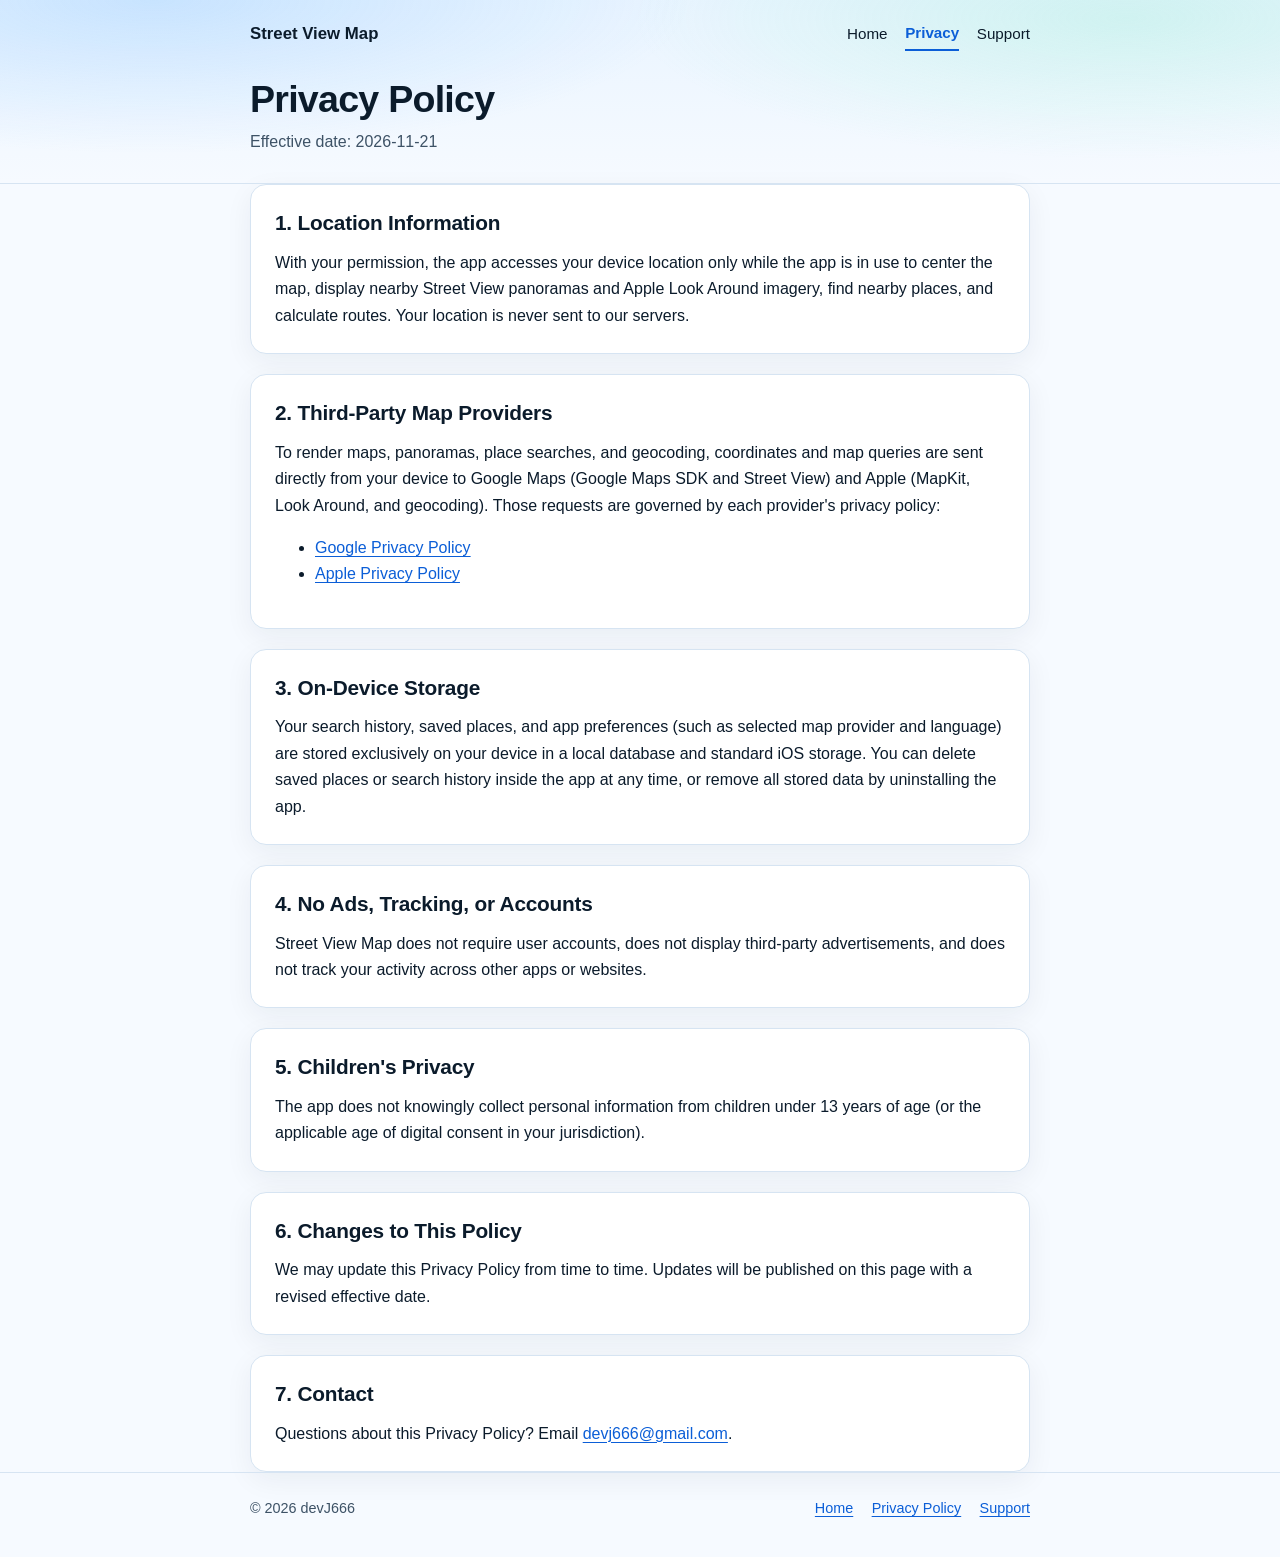
==== privacy/index.html @ 0cdc11fd "feat: add Street View Map privacy and support pages" ====
<!DOCTYPE html>
<html lang="en">
<head>
  <meta charset="utf-8">
  <meta name="viewport" content="width=device-width, initial-scale=1">
  <title>Privacy Policy — Street View Map</title>
  <meta name="description" content="Privacy Policy for Street View Map on iOS.">
  <link rel="stylesheet" href="../styles.css">
</head>
<body>
  <a class="skip-link" href="#main">Skip to content</a>
  <header class="site-header">
    <div class="container">
      <nav class="nav-bar" aria-label="Primary navigation">
        <a class="brand" href="../"><span>Street View Map</span></a>
        <div class="nav-links">
          <a href="../">Home</a>
          <a href="../privacy/" aria-current="page">Privacy</a>
          <a href="../support/">Support</a>
        </div>
      </nav>
      <div class="page-title">
        <h1>Privacy Policy</h1>
        <p>Effective date: 2026-11-21</p>
      </div>
    </div>
  </header>
  <main id="main" class="container">
    <section class="card">
      <h2>1. Location Information</h2>
      <p>With your permission, the app accesses your device location only while the app is in use to center the map, display nearby Street View panoramas and Apple Look Around imagery, find nearby places, and calculate routes. Your location is never sent to our servers.</p>
    </section>
    <section class="card">
      <h2>2. Third-Party Map Providers</h2>
      <p>To render maps, panoramas, place searches, and geocoding, coordinates and map queries are sent directly from your device to Google Maps (Google Maps SDK and Street View) and Apple (MapKit, Look Around, and geocoding). Those requests are governed by each provider's privacy policy:</p><ul><li><a href="https://policies.google.com/privacy">Google Privacy Policy</a></li><li><a href="https://www.apple.com/legal/privacy/">Apple Privacy Policy</a></li></ul>
    </section>
    <section class="card">
      <h2>3. On-Device Storage</h2>
      <p>Your search history, saved places, and app preferences (such as selected map provider and language) are stored exclusively on your device in a local database and standard iOS storage. You can delete saved places or search history inside the app at any time, or remove all stored data by uninstalling the app.</p>
    </section>
    <section class="card">
      <h2>4. No Ads, Tracking, or Accounts</h2>
      <p>Street View Map does not require user accounts, does not display third-party advertisements, and does not track your activity across other apps or websites.</p>
    </section>
    <section class="card">
      <h2>5. Children's Privacy</h2>
      <p>The app does not knowingly collect personal information from children under 13 years of age (or the applicable age of digital consent in your jurisdiction).</p>
    </section>
    <section class="card">
      <h2>6. Changes to This Policy</h2>
      <p>We may update this Privacy Policy from time to time. Updates will be published on this page with a revised effective date.</p>
    </section>
    <section class="card">
      <h2>7. Contact</h2>
      <p>Questions about this Privacy Policy? Email <a href="mailto:devj666@gmail.com">devj666@gmail.com</a>.</p>
    </section>
  </main>
  <footer class="site-footer">
    <div class="container footer-inner">
      <span>&copy; 2026 devJ666</span>
      <div class="footer-links">
        <a href="../">Home</a>
        <a href="../privacy/">Privacy Policy</a>
        <a href="../support/">Support</a>
      </div>
    </div>
  </footer>
</body>
</html>
---- styles.css ----
:root {
  --bg: #f6faff;
  --surface: #ffffff;
  --surface-alt: #eef6ff;
  --ink: #0b1b2b;
  --muted: #3d5266;
  --border: #d6e4f2;
  --sky: #5daeff;
  --sky-light: #8ccbff;
  --mint: #7bebc4;
  --green: #1fb383;
  --link: #0b5ed7;
  --accent-text: #0a6e4d;
  --accent-bg: #e7faf3;
  --shadow: 0 8px 28px rgba(11, 27, 43, 0.06);
  --radius: 16px;
}

@media (prefers-color-scheme: dark) {
  :root {
    --bg: #07111c;
    --surface: #0e1c2b;
    --surface-alt: #132538;
    --ink: #edf4fc;
    --muted: #a8c0d6;
    --border: #1e344b;
    --link: #8ccbff;
    --accent-text: #7bebc4;
    --accent-bg: rgba(31, 179, 131, 0.14);
    --shadow: 0 10px 30px rgba(0, 0, 0, 0.35);
  }
}

*, *::before, *::after { box-sizing: border-box; }
html { color-scheme: light dark; scroll-behavior: smooth; }

body {
  margin: 0;
  font-family: -apple-system, BlinkMacSystemFont, "SF Pro Text", "Segoe UI", Roboto, Helvetica, Arial, sans-serif;
  font-size: 1rem;
  line-height: 1.65;
  color: var(--ink);
  background: var(--bg);
  -webkit-font-smoothing: antialiased;
}

.skip-link {
  position: absolute;
  left: -9999px;
  top: 0;
  background: var(--ink);
  color: var(--bg);
  padding: 0.6rem 1rem;
  border-radius: 0 0 8px 0;
  font-weight: 600;
  z-index: 100;
}
.skip-link:focus { left: 0; }

a { color: var(--link); text-underline-offset: 0.18em; }
a:hover { opacity: 0.85; }
:focus-visible { outline: 3px solid var(--sky); outline-offset: 2px; border-radius: 4px; }

.container { width: 100%; max-width: 820px; margin: 0 auto; padding: 0 1.25rem; }

.site-header {
  position: relative;
  overflow: hidden;
  border-bottom: 1px solid var(--border);
  background:
    radial-gradient(60% 120% at 12% 0%, rgba(93, 174, 255, 0.24), transparent 70%),
    radial-gradient(55% 110% at 88% 10%, rgba(123, 235, 196, 0.24), transparent 70%),
    linear-gradient(180deg, rgba(140, 203, 255, 0.12) 0%, transparent 100%);
  padding: 1rem 0 1.75rem;
}

.nav-bar {
  display: flex;
  flex-wrap: wrap;
  align-items: center;
  justify-content: space-between;
  gap: 0.75rem 1.25rem;
}

.brand {
  display: inline-flex;
  align-items: center;
  gap: 0.65rem;
  color: var(--ink);
  text-decoration: none;
  font-weight: 700;
  font-size: 1.05rem;
}

.brand-icon { width: 34px; height: 34px; border-radius: 22.5%; display: block; }
.nav-links { display: flex; flex-wrap: wrap; align-items: center; gap: 0.5rem 1.1rem; font-size: 0.95rem; }
.nav-links a { color: var(--ink); text-decoration: none; font-weight: 500; padding: 0.25rem 0; }
.nav-links a[aria-current="page"] { color: var(--link); font-weight: 700; border-bottom: 2px solid var(--link); }
.lang-pill {
  padding: 0.25rem 0.65rem;
  border: 1px solid var(--border);
  border-radius: 999px;
  background: var(--surface);
  font-size: 0.85rem;
  font-weight: 600;
  color: var(--ink);
  text-decoration: none;
}

.hero { padding-top: 2rem; display: flex; flex-direction: column; align-items: flex-start; gap: 1rem; }
.hero-top { display: flex; align-items: center; gap: 1.15rem; }
.hero-icon { width: 76px; height: 76px; border-radius: 22.5%; box-shadow: var(--shadow); flex-shrink: 0; }
.hero h1, .page-title h1 { margin: 0; font-size: clamp(1.75rem, 4vw, 2.35rem); line-height: 1.2; letter-spacing: -0.02em; }
.tagline { margin: 0.25rem 0 0; font-size: 1.1rem; color: var(--muted); font-weight: 500; }
.page-title { padding-top: 1.6rem; }
.page-title p { margin: 0.45rem 0 0; color: var(--muted); }

.badge {
  display: inline-block;
  padding: 0.35rem 0.85rem;
  border-radius: 999px;
  background: var(--accent-bg);
  color: var(--accent-text);
  font-weight: 600;
  font-size: 0.9rem;
  border: 1px solid rgba(31, 179, 131, 0.28);
}

main { padding: 2rem 0 3rem; }
.card {
  background: var(--surface);
  border: 1px solid var(--border);
  border-radius: var(--radius);
  padding: 1.5rem;
  box-shadow: var(--shadow);
}
.card + .card { margin-top: 1.25rem; }

h2 { margin: 0 0 0.85rem; font-size: 1.3rem; line-height: 1.3; letter-spacing: -0.01em; }
h3 { margin: 1.35rem 0 0.45rem; font-size: 1.08rem; }
p { margin: 0 0 0.9rem; }
p:last-child { margin-bottom: 0; }

.feature-list { list-style: none; padding: 0; margin: 0; display: grid; gap: 0.85rem; }
.feature-list li {
  padding: 0.95rem 1.05rem;
  border-radius: 12px;
  background: var(--surface-alt);
  border: 1px solid var(--border);
}
.feature-list strong { display: block; margin-bottom: 0.2rem; color: var(--ink); }
.feature-list span { color: var(--muted); font-size: 0.96rem; }

.policy-list { padding-left: 1.25rem; margin: 0.5rem 0 1rem; }
.policy-list li + li { margin-top: 0.55rem; }

.faq-list { display: grid; gap: 0.9rem; }
.faq-item {
  border: 1px solid var(--border);
  border-radius: 12px;
  padding: 1rem 1.15rem;
  background: var(--surface);
}
.faq-item h3 { margin: 0 0 0.45rem; font-size: 1.05rem; color: var(--ink); }
.faq-item p { color: var(--muted); margin: 0; }

.actions { display: flex; flex-wrap: wrap; gap: 0.75rem; margin-top: 1.25rem; }
.btn {
  display: inline-block;
  padding: 0.65rem 1.15rem;
  border-radius: 10px;
  font-weight: 600;
  text-decoration: none;
  border: 1px solid var(--border);
  background: var(--surface);
  color: var(--ink);
}
.btn-primary {
  background: linear-gradient(135deg, #0a68d8 0%, #0f8a63 100%);
  color: #ffffff;
  border-color: transparent;
}

.site-footer {
  border-top: 1px solid var(--border);
  padding: 1.5rem 0 2.25rem;
  color: var(--muted);
  font-size: 0.9rem;
}
.footer-inner { display: flex; flex-wrap: wrap; justify-content: space-between; gap: 0.75rem 1.5rem; }
.footer-links { display: flex; flex-wrap: wrap; gap: 0.5rem 1.15rem; }

@media (max-width: 560px) {
  .hero-icon { width: 62px; height: 62px; }
  .card { padding: 1.15rem; }
}
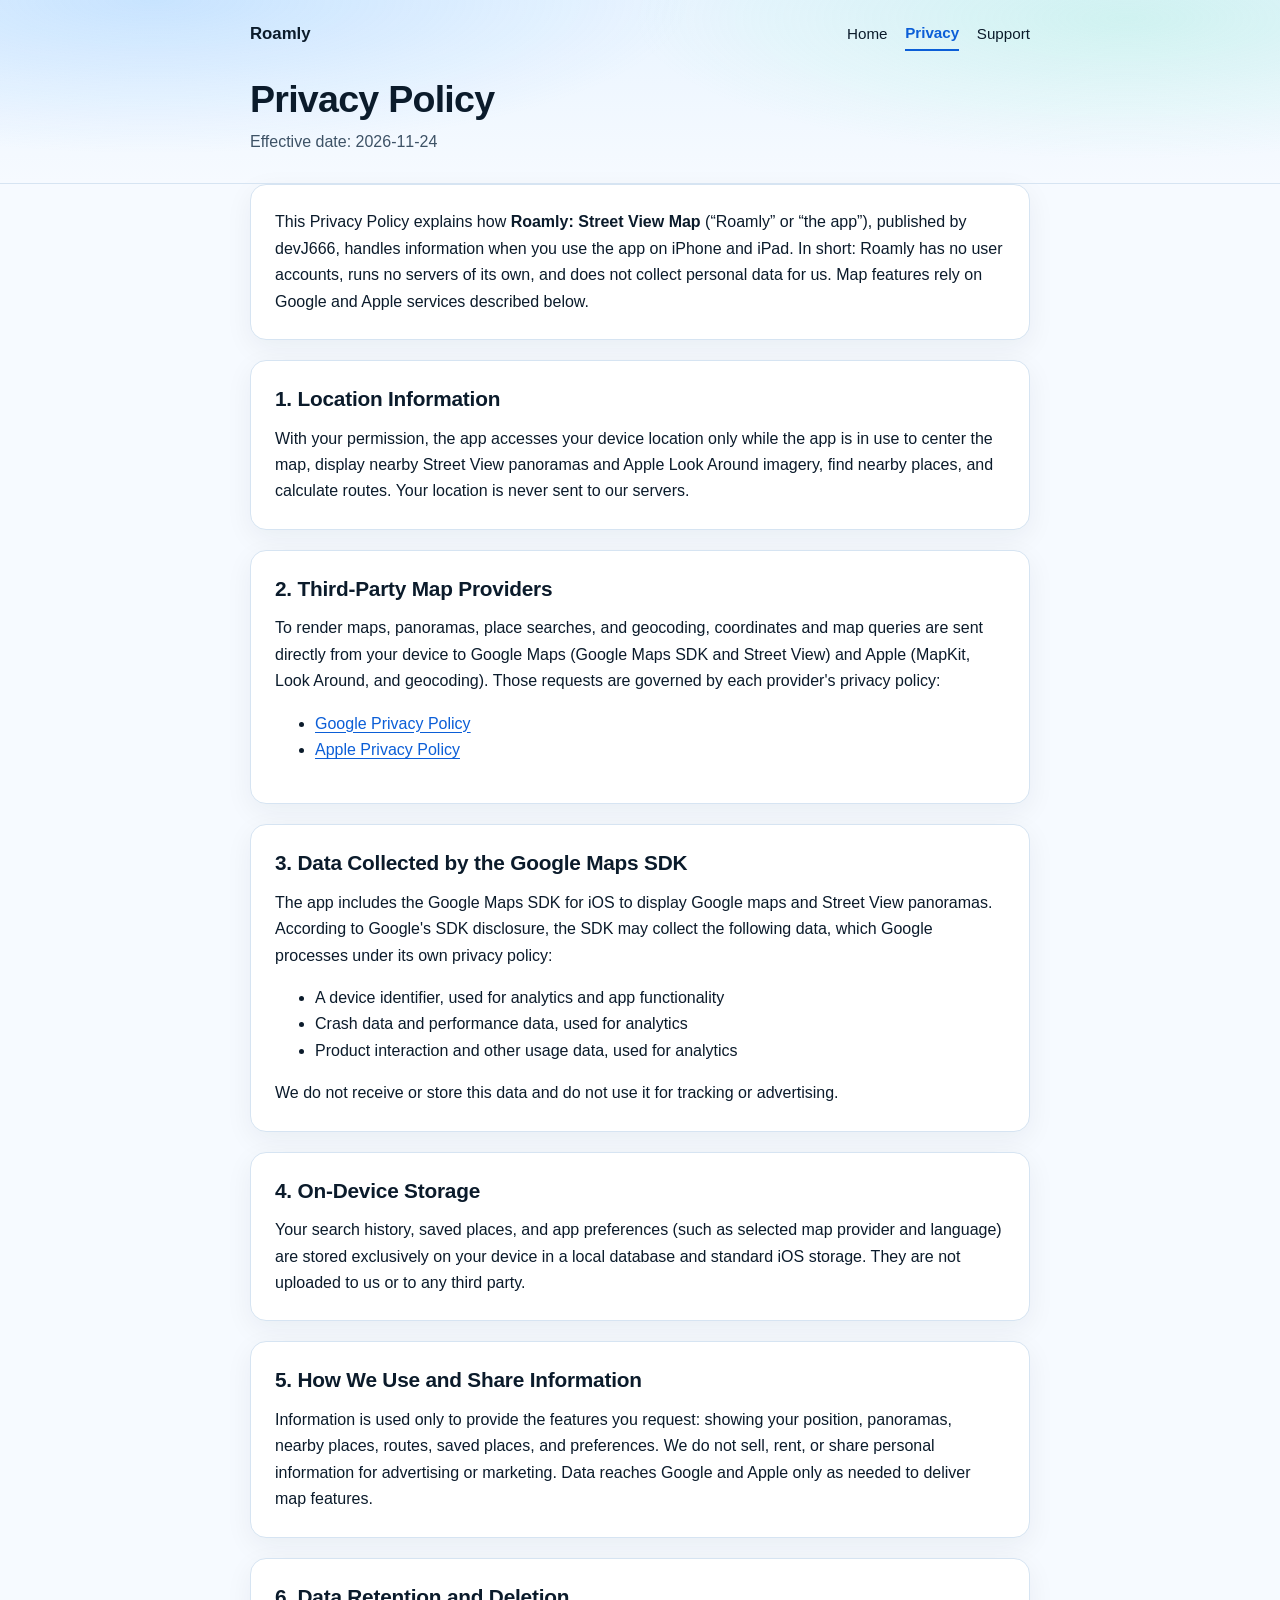
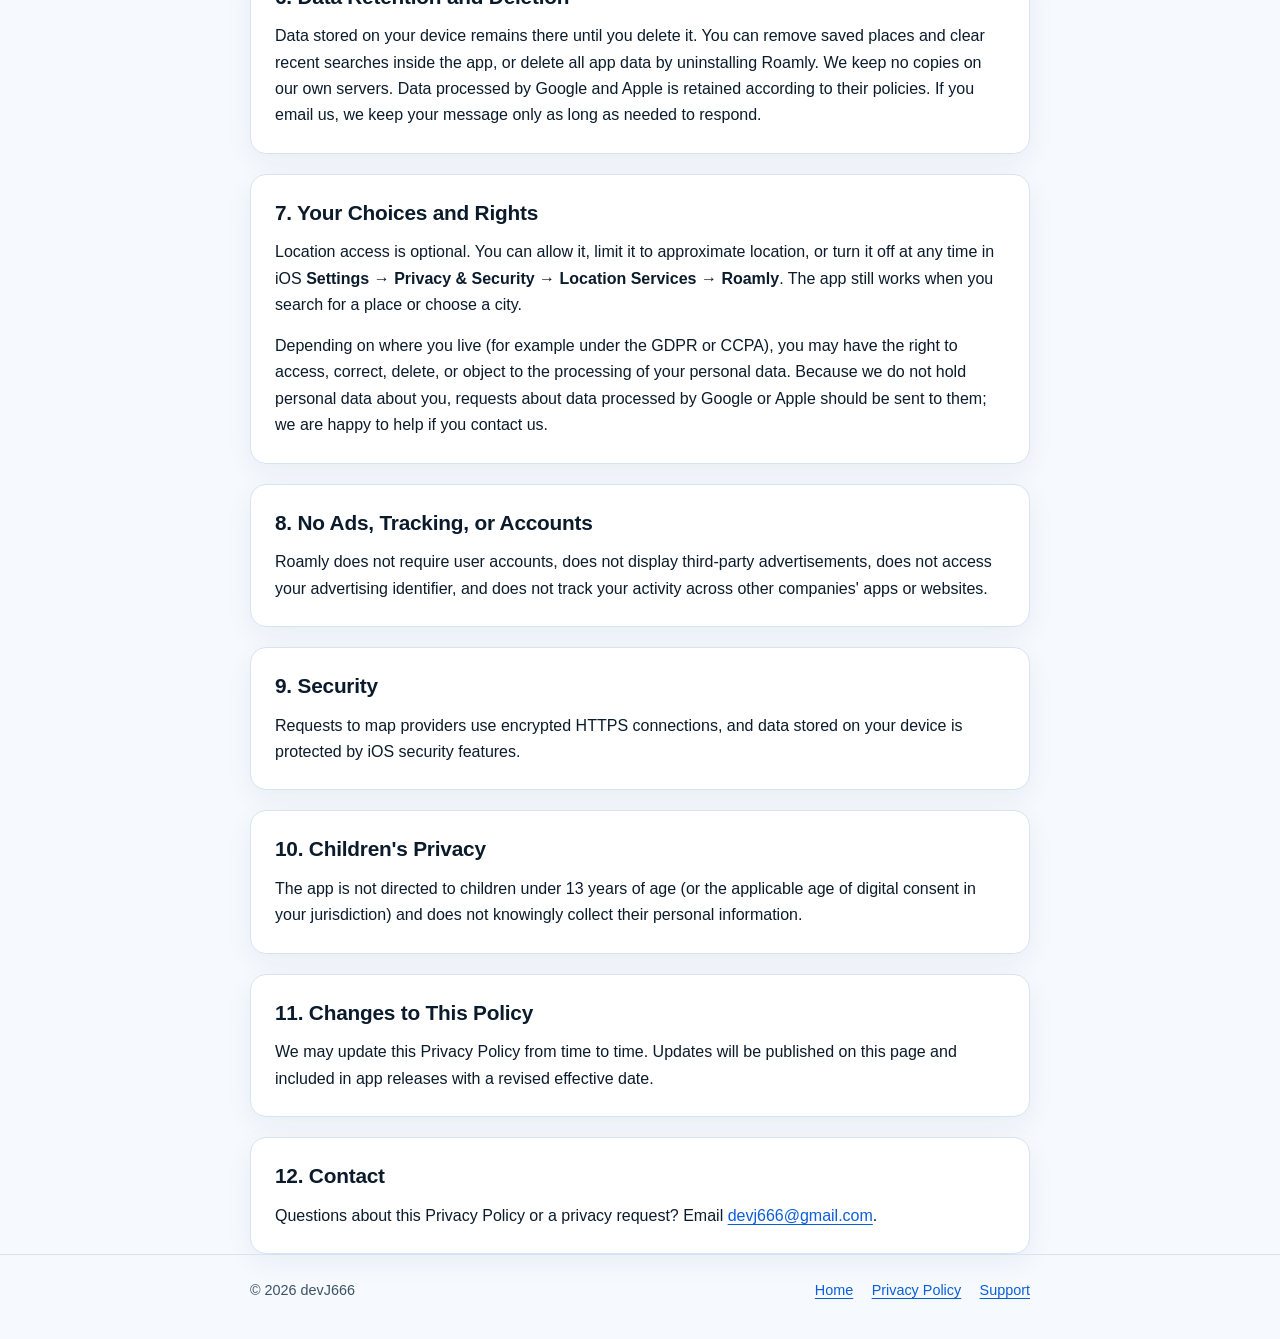
==== commit d979ce13: "docs: update landing page, privacy policy, and support info" ====
--- a/privacy/index.html
+++ b/privacy/index.html
@@ -3,8 +3,8 @@
 <head>
   <meta charset="utf-8">
   <meta name="viewport" content="width=device-width, initial-scale=1">
-  <title>Privacy Policy — Street View Map</title>
-  <meta name="description" content="Privacy Policy for Street View Map on iOS.">
+  <title>Privacy Policy — Roamly</title>
+  <meta name="description" content="Privacy Policy for Roamly on iOS.">
   <link rel="stylesheet" href="../styles.css">
 </head>
 <body>
@@ -12,7 +12,7 @@
   <header class="site-header">
     <div class="container">
       <nav class="nav-bar" aria-label="Primary navigation">
-        <a class="brand" href="../"><span>Street View Map</span></a>
+        <a class="brand" href="../"><span>Roamly</span></a>
         <div class="nav-links">
           <a href="../">Home</a>
           <a href="../privacy/" aria-current="page">Privacy</a>
@@ -21,11 +21,14 @@
       </nav>
       <div class="page-title">
         <h1>Privacy Policy</h1>
-        <p>Effective date: 2026-11-21</p>
+        <p>Effective date: 2026-11-24</p>
       </div>
     </div>
   </header>
   <main id="main" class="container">
+    <section class="card">
+      <p>This Privacy Policy explains how <strong>Roamly: Street View Map</strong> (&ldquo;Roamly&rdquo; or &ldquo;the app&rdquo;), published by devJ666, handles information when you use the app on iPhone and iPad. In short: Roamly has no user accounts, runs no servers of its own, and does not collect personal data for us. Map features rely on Google and Apple services described below.</p>
+    </section>
     <section class="card">
       <h2>1. Location Information</h2>
       <p>With your permission, the app accesses your device location only while the app is in use to center the map, display nearby Street View panoramas and Apple Look Around imagery, find nearby places, and calculate routes. Your location is never sent to our servers.</p>
@@ -35,24 +38,44 @@
       <p>To render maps, panoramas, place searches, and geocoding, coordinates and map queries are sent directly from your device to Google Maps (Google Maps SDK and Street View) and Apple (MapKit, Look Around, and geocoding). Those requests are governed by each provider's privacy policy:</p><ul><li><a href="https://policies.google.com/privacy">Google Privacy Policy</a></li><li><a href="https://www.apple.com/legal/privacy/">Apple Privacy Policy</a></li></ul>
     </section>
     <section class="card">
-      <h2>3. On-Device Storage</h2>
-      <p>Your search history, saved places, and app preferences (such as selected map provider and language) are stored exclusively on your device in a local database and standard iOS storage. You can delete saved places or search history inside the app at any time, or remove all stored data by uninstalling the app.</p>
+      <h2>3. Data Collected by the Google Maps SDK</h2>
+      <p>The app includes the Google Maps SDK for iOS to display Google maps and Street View panoramas. According to Google's SDK disclosure, the SDK may collect the following data, which Google processes under its own privacy policy:</p><ul><li>A device identifier, used for analytics and app functionality</li><li>Crash data and performance data, used for analytics</li><li>Product interaction and other usage data, used for analytics</li></ul><p>We do not receive or store this data and do not use it for tracking or advertising.</p>
     </section>
     <section class="card">
-      <h2>4. No Ads, Tracking, or Accounts</h2>
-      <p>Street View Map does not require user accounts, does not display third-party advertisements, and does not track your activity across other apps or websites.</p>
+      <h2>4. On-Device Storage</h2>
+      <p>Your search history, saved places, and app preferences (such as selected map provider and language) are stored exclusively on your device in a local database and standard iOS storage. They are not uploaded to us or to any third party.</p>
     </section>
     <section class="card">
-      <h2>5. Children's Privacy</h2>
-      <p>The app does not knowingly collect personal information from children under 13 years of age (or the applicable age of digital consent in your jurisdiction).</p>
+      <h2>5. How We Use and Share Information</h2>
+      <p>Information is used only to provide the features you request: showing your position, panoramas, nearby places, routes, saved places, and preferences. We do not sell, rent, or share personal information for advertising or marketing. Data reaches Google and Apple only as needed to deliver map features.</p>
     </section>
     <section class="card">
-      <h2>6. Changes to This Policy</h2>
-      <p>We may update this Privacy Policy from time to time. Updates will be published on this page with a revised effective date.</p>
+      <h2>6. Data Retention and Deletion</h2>
+      <p>Data stored on your device remains there until you delete it. You can remove saved places and clear recent searches inside the app, or delete all app data by uninstalling Roamly. We keep no copies on our own servers. Data processed by Google and Apple is retained according to their policies. If you email us, we keep your message only as long as needed to respond.</p>
     </section>
     <section class="card">
-      <h2>7. Contact</h2>
-      <p>Questions about this Privacy Policy? Email <a href="mailto:devj666@gmail.com">devj666@gmail.com</a>.</p>
+      <h2>7. Your Choices and Rights</h2>
+      <p>Location access is optional. You can allow it, limit it to approximate location, or turn it off at any time in iOS <strong>Settings &rarr; Privacy &amp; Security &rarr; Location Services &rarr; Roamly</strong>. The app still works when you search for a place or choose a city.</p><p>Depending on where you live (for example under the GDPR or CCPA), you may have the right to access, correct, delete, or object to the processing of your personal data. Because we do not hold personal data about you, requests about data processed by Google or Apple should be sent to them; we are happy to help if you contact us.</p>
+    </section>
+    <section class="card">
+      <h2>8. No Ads, Tracking, or Accounts</h2>
+      <p>Roamly does not require user accounts, does not display third-party advertisements, does not access your advertising identifier, and does not track your activity across other companies' apps or websites.</p>
+    </section>
+    <section class="card">
+      <h2>9. Security</h2>
+      <p>Requests to map providers use encrypted HTTPS connections, and data stored on your device is protected by iOS security features.</p>
+    </section>
+    <section class="card">
+      <h2>10. Children's Privacy</h2>
+      <p>The app is not directed to children under 13 years of age (or the applicable age of digital consent in your jurisdiction) and does not knowingly collect their personal information.</p>
+    </section>
+    <section class="card">
+      <h2>11. Changes to This Policy</h2>
+      <p>We may update this Privacy Policy from time to time. Updates will be published on this page and included in app releases with a revised effective date.</p>
+    </section>
+    <section class="card">
+      <h2>12. Contact</h2>
+      <p>Questions about this Privacy Policy or a privacy request? Email <a href="mailto:devj666@gmail.com">devj666@gmail.com</a>.</p>
     </section>
   </main>
   <footer class="site-footer">
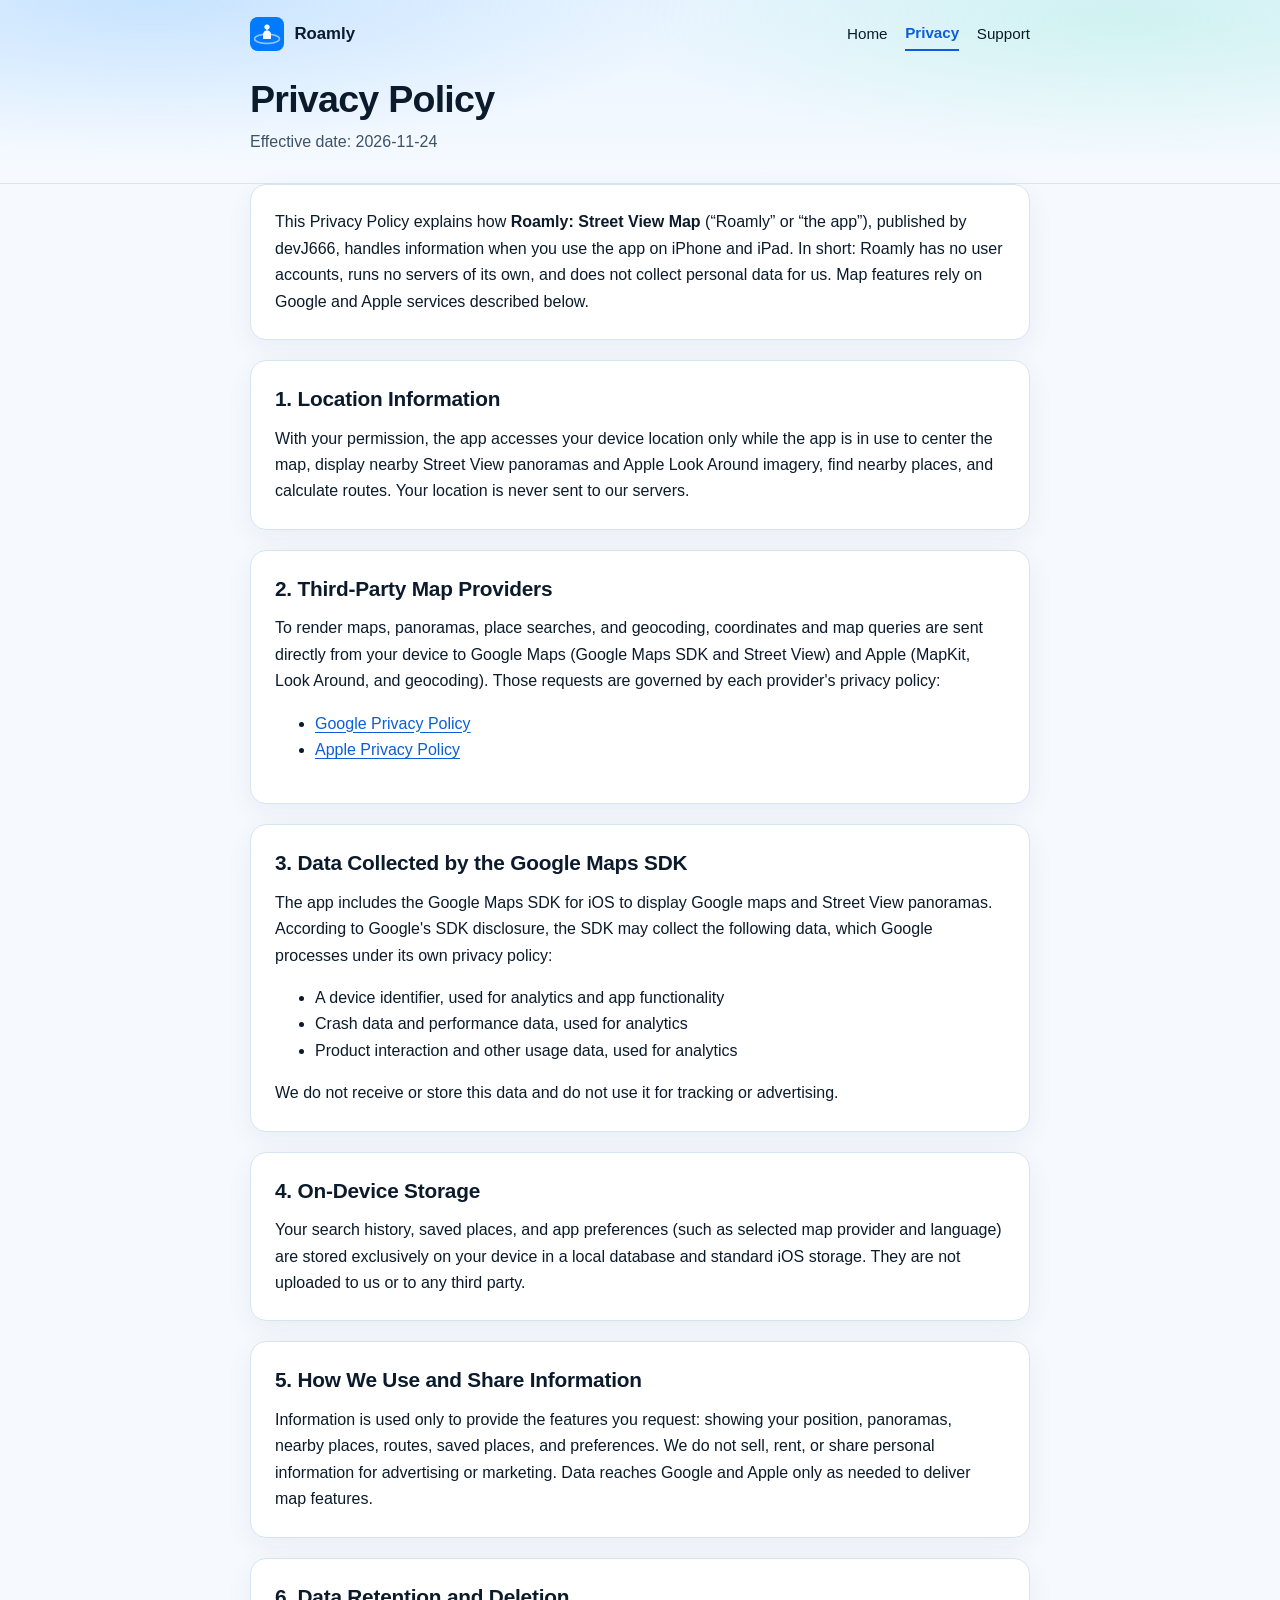
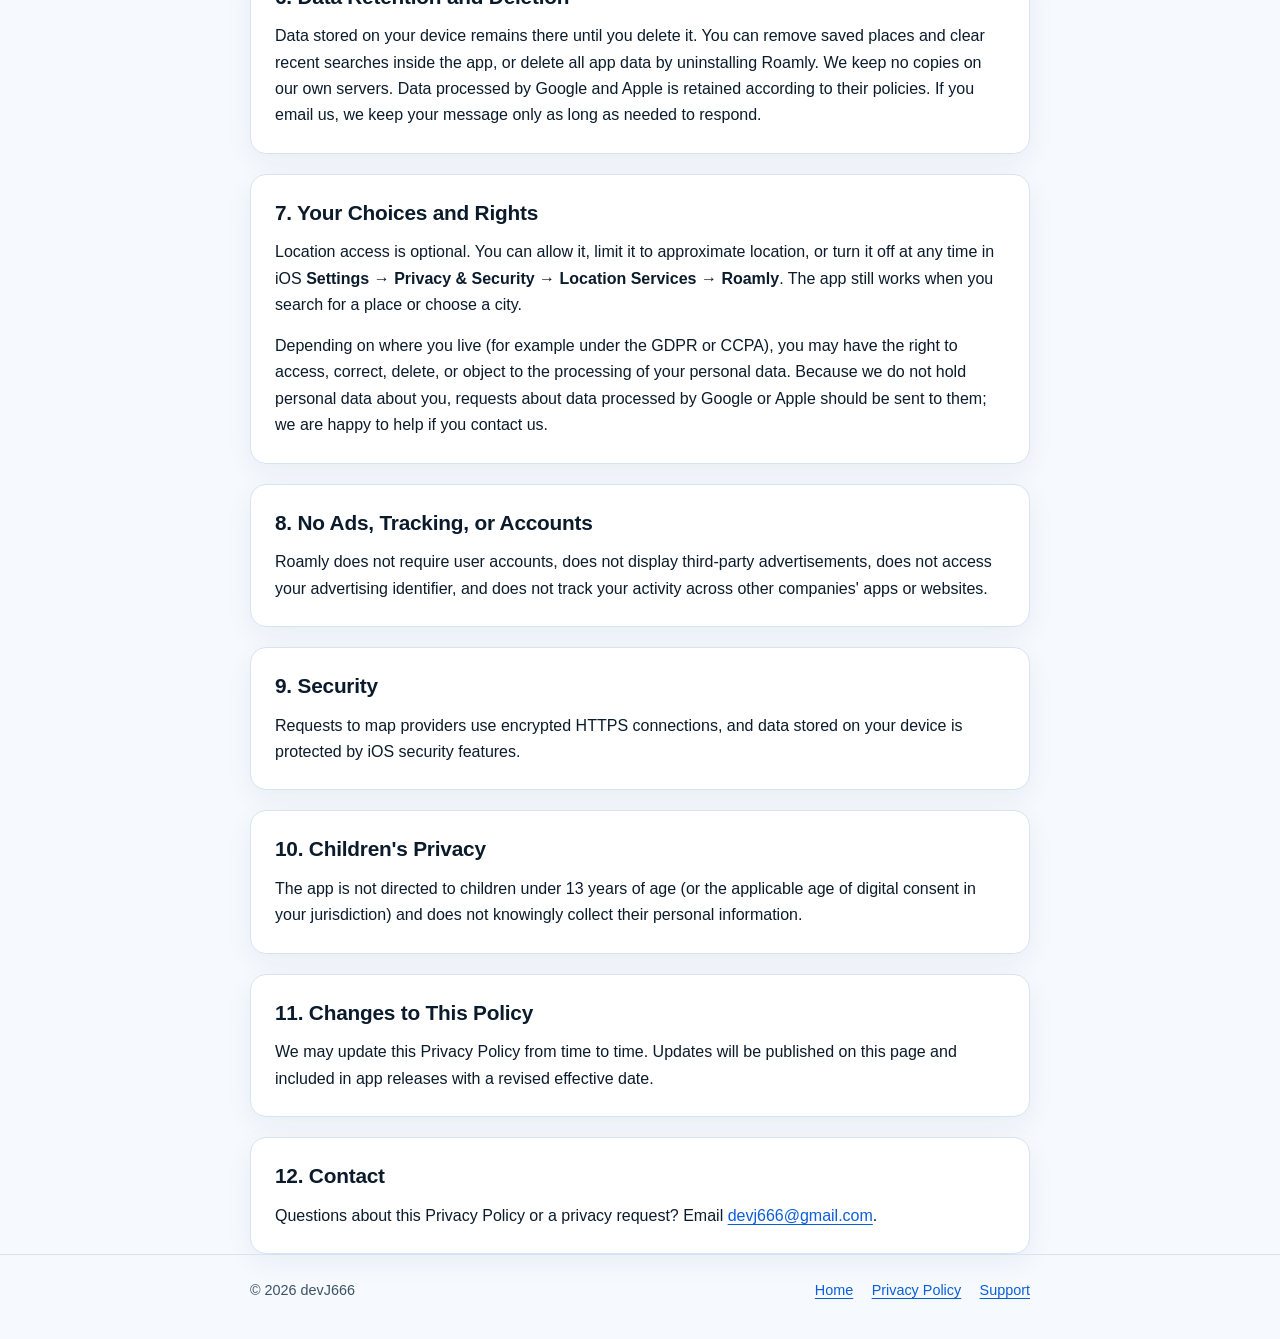
==== commit e5f5c169: "feat: add app icon favicon, touch icon and og:image Co-Authored-By: Claude Sonnet 5.5 <noreply@anthr" ====
--- a/privacy/index.html
+++ b/privacy/index.html
@@ -5,6 +5,10 @@
   <meta name="viewport" content="width=device-width, initial-scale=1">
   <title>Privacy Policy — Roamly</title>
   <meta name="description" content="Privacy Policy for Roamly on iOS.">
+  <link rel="icon" type="image/png" sizes="64x64" href="../assets/favicon-64.png">
+  <link rel="apple-touch-icon" href="../assets/apple-touch-icon.png">
+  <meta name="theme-color" content="#007AFF">
+  <meta property="og:image" content="https://quyen1102.github.io/street-view-map-site/assets/icon-512.png">
   <link rel="stylesheet" href="../styles.css">
 </head>
 <body>
@@ -12,7 +16,7 @@
   <header class="site-header">
     <div class="container">
       <nav class="nav-bar" aria-label="Primary navigation">
-        <a class="brand" href="../"><span>Roamly</span></a>
+        <a class="brand" href="../"><img class="brand-icon" src="../assets/favicon-64.png" alt="" width="34" height="34"><span>Roamly</span></a>
         <div class="nav-links">
           <a href="../">Home</a>
           <a href="../privacy/" aria-current="page">Privacy</a>
